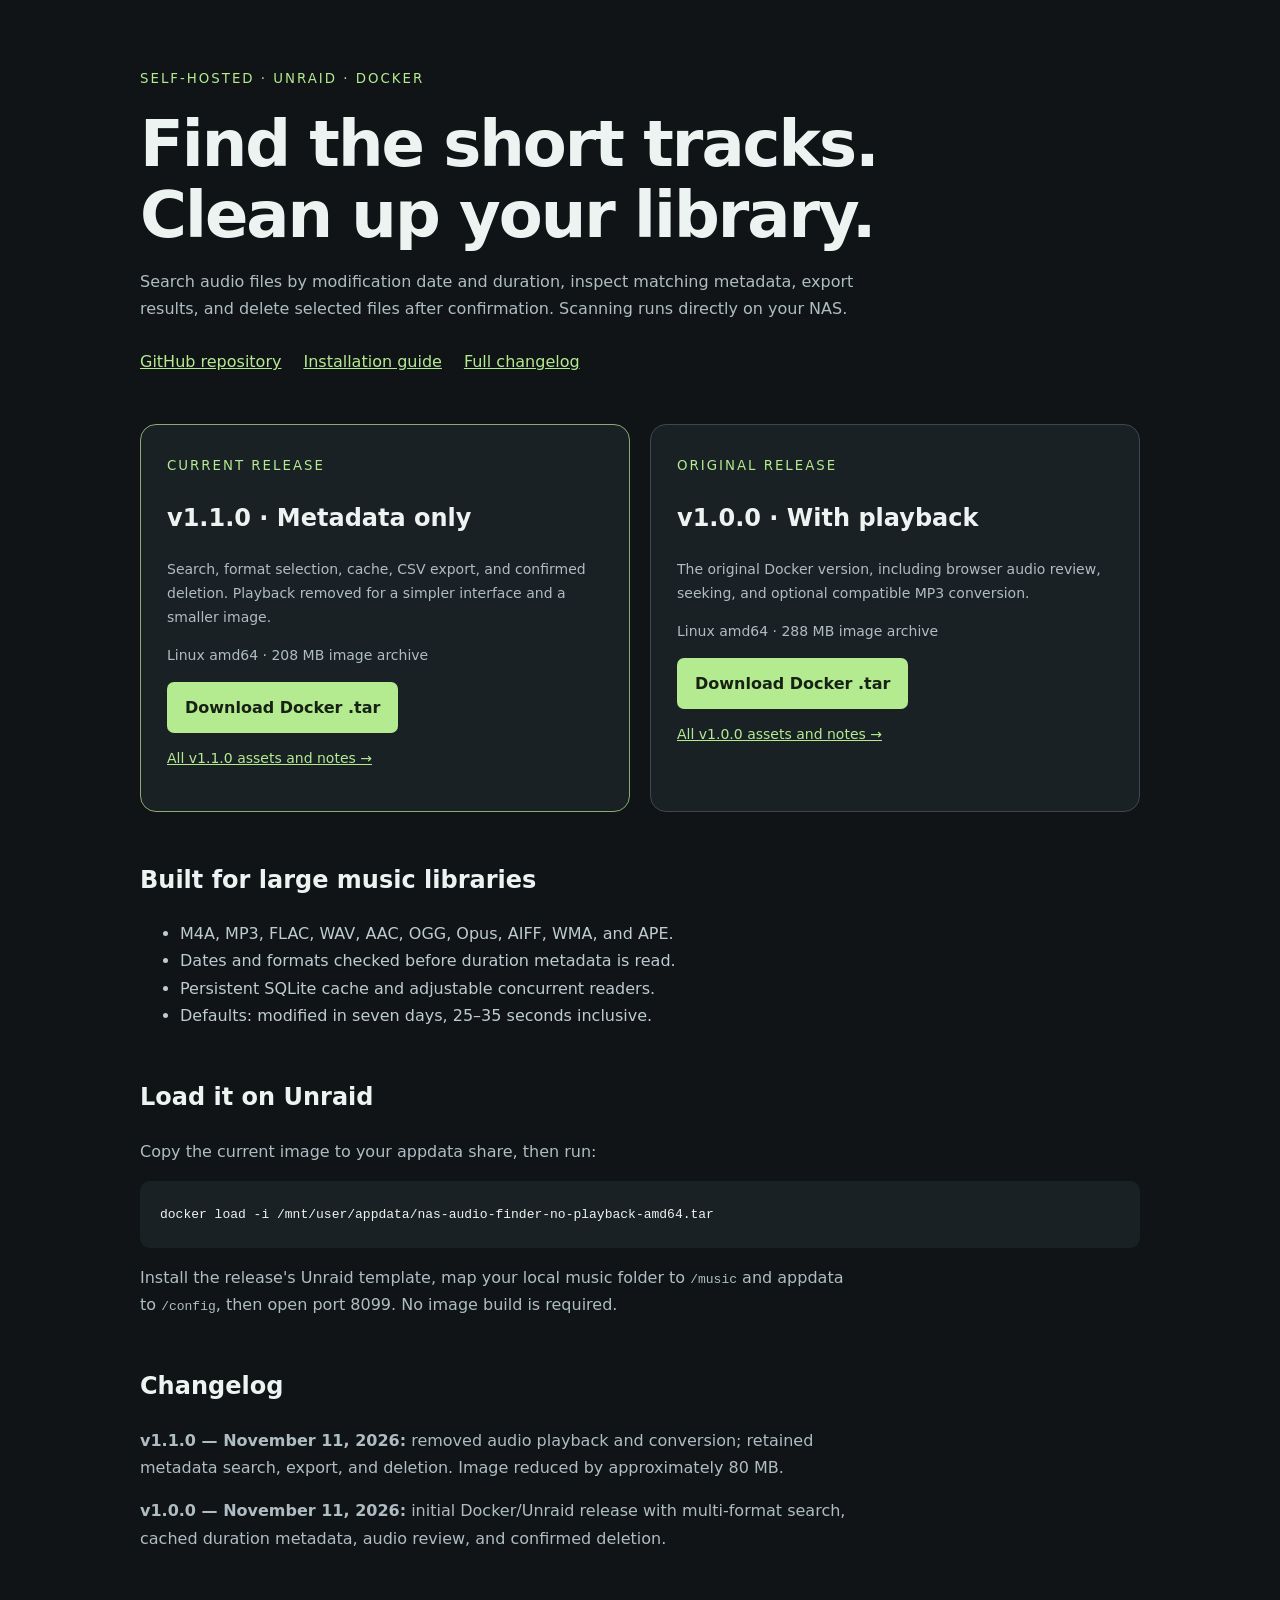
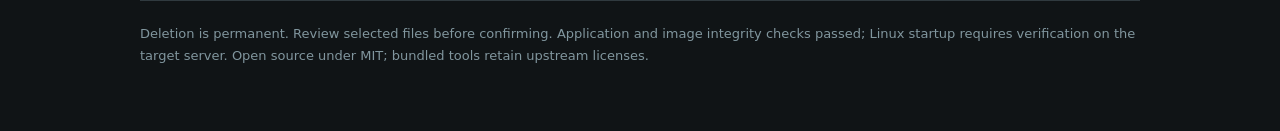
==== docs/index.html @ 1d08634b "Release v1.0.0 — initial Docker and Unraid release Use generic server placeholders in public documen" ====
<!doctype html><html lang="en"><head><meta charset="utf-8"><meta name="viewport" content="width=device-width,initial-scale=1"><title>NAS Audio Finder · Unraid metadata search</title><style>
:root{color-scheme:dark}body{margin:0;background:#101416;color:#edf3f0;font:16px/1.7 system-ui,sans-serif}main{max-width:1000px;margin:auto;padding:64px 24px}small{letter-spacing:2px;color:#b4eb91}h1{font-size:clamp(36px,7vw,64px);line-height:1.1;letter-spacing:-2px;margin:18px 0}h2{font-size:24px}p{color:#afbdc3;max-width:720px}a{color:#b4eb91}nav{display:flex;gap:22px;margin:26px 0 48px}.cards{display:grid;grid-template-columns:repeat(auto-fit,minmax(270px,1fr));gap:20px}article{border:1px solid #3b494f;border-radius:16px;padding:26px;background:#192124}article:first-child{border-color:#8baa75}article p{font-size:14px}.button{display:inline-block;background:#b4eb91;color:#172215;padding:12px 18px;border-radius:7px;text-decoration:none;font-weight:600}code{font-size:13px;overflow-wrap:anywhere}pre{background:#192124;padding:20px;border-radius:10px;overflow:auto}section{margin:48px 0}li{color:#becbd0}footer{border-top:1px solid #303a3f;padding-top:22px;color:#81969e;font-size:13px}</style></head><body><main><small>SELF-HOSTED · UNRAID · DOCKER</small><h1>Find the short tracks.<br>Clean up your library.</h1><p>Search audio files by modification date and duration, inspect matching metadata, export results, and delete selected files after confirmation. Scanning runs directly on your NAS.</p><nav><a href="https://github.com/matthewaasi/nas-audio-finder">GitHub repository</a><a href="https://github.com/matthewaasi/nas-audio-finder#install-on-unraid-using-docker-load">Installation guide</a><a href="https://github.com/matthewaasi/nas-audio-finder/blob/main/CHANGELOG.md">Full changelog</a></nav>
<div class="cards"><article><small>CURRENT RELEASE</small><h2>v1.1.0 · Metadata only</h2><p>Search, format selection, cache, CSV export, and confirmed deletion. Playback removed for a simpler interface and a smaller image.</p><p>Linux amd64 · 208 MB image archive</p><a class="button" href="https://github.com/matthewaasi/nas-audio-finder/releases/download/v1.1.0/nas-audio-finder-no-playback-amd64.tar">Download Docker .tar</a><p><a href="https://github.com/matthewaasi/nas-audio-finder/releases/tag/v1.1.0">All v1.1.0 assets and notes →</a></p></article>
<article><small>ORIGINAL RELEASE</small><h2>v1.0.0 · With playback</h2><p>The original Docker version, including browser audio review, seeking, and optional compatible MP3 conversion.</p><p>Linux amd64 · 288 MB image archive</p><a class="button" href="https://github.com/matthewaasi/nas-audio-finder/releases/download/v1.0.0/nas-audio-finder-unraid-amd64.tar">Download Docker .tar</a><p><a href="https://github.com/matthewaasi/nas-audio-finder/releases/tag/v1.0.0">All v1.0.0 assets and notes →</a></p></article></div>
<section><h2>Built for large music libraries</h2><ul><li>M4A, MP3, FLAC, WAV, AAC, OGG, Opus, AIFF, WMA, and APE.</li><li>Dates and formats checked before duration metadata is read.</li><li>Persistent SQLite cache and adjustable concurrent readers.</li><li>Defaults: modified in seven days, 25–35 seconds inclusive.</li></ul></section>
<section><h2>Load it on Unraid</h2><p>Copy the current image to your appdata share, then run:</p><pre><code>docker load -i /mnt/user/appdata/nas-audio-finder-no-playback-amd64.tar</code></pre><p>Install the release's Unraid template, map your local music folder to <code>/music</code> and appdata to <code>/config</code>, then open port 8099. No image build is required.</p></section>
<section><h2>Changelog</h2><p><strong>v1.1.0 — November 11, 2026:</strong> removed audio playback and conversion; retained metadata search, export, and deletion. Image reduced by approximately 80 MB.</p><p><strong>v1.0.0 — November 11, 2026:</strong> initial Docker/Unraid release with multi-format search, cached duration metadata, audio review, and confirmed deletion.</p></section>
<footer>Deletion is permanent. Review selected files before confirming. Application and image integrity checks passed; Linux startup requires verification on the target server. Open source under MIT; bundled tools retain upstream licenses.</footer></main></body></html>
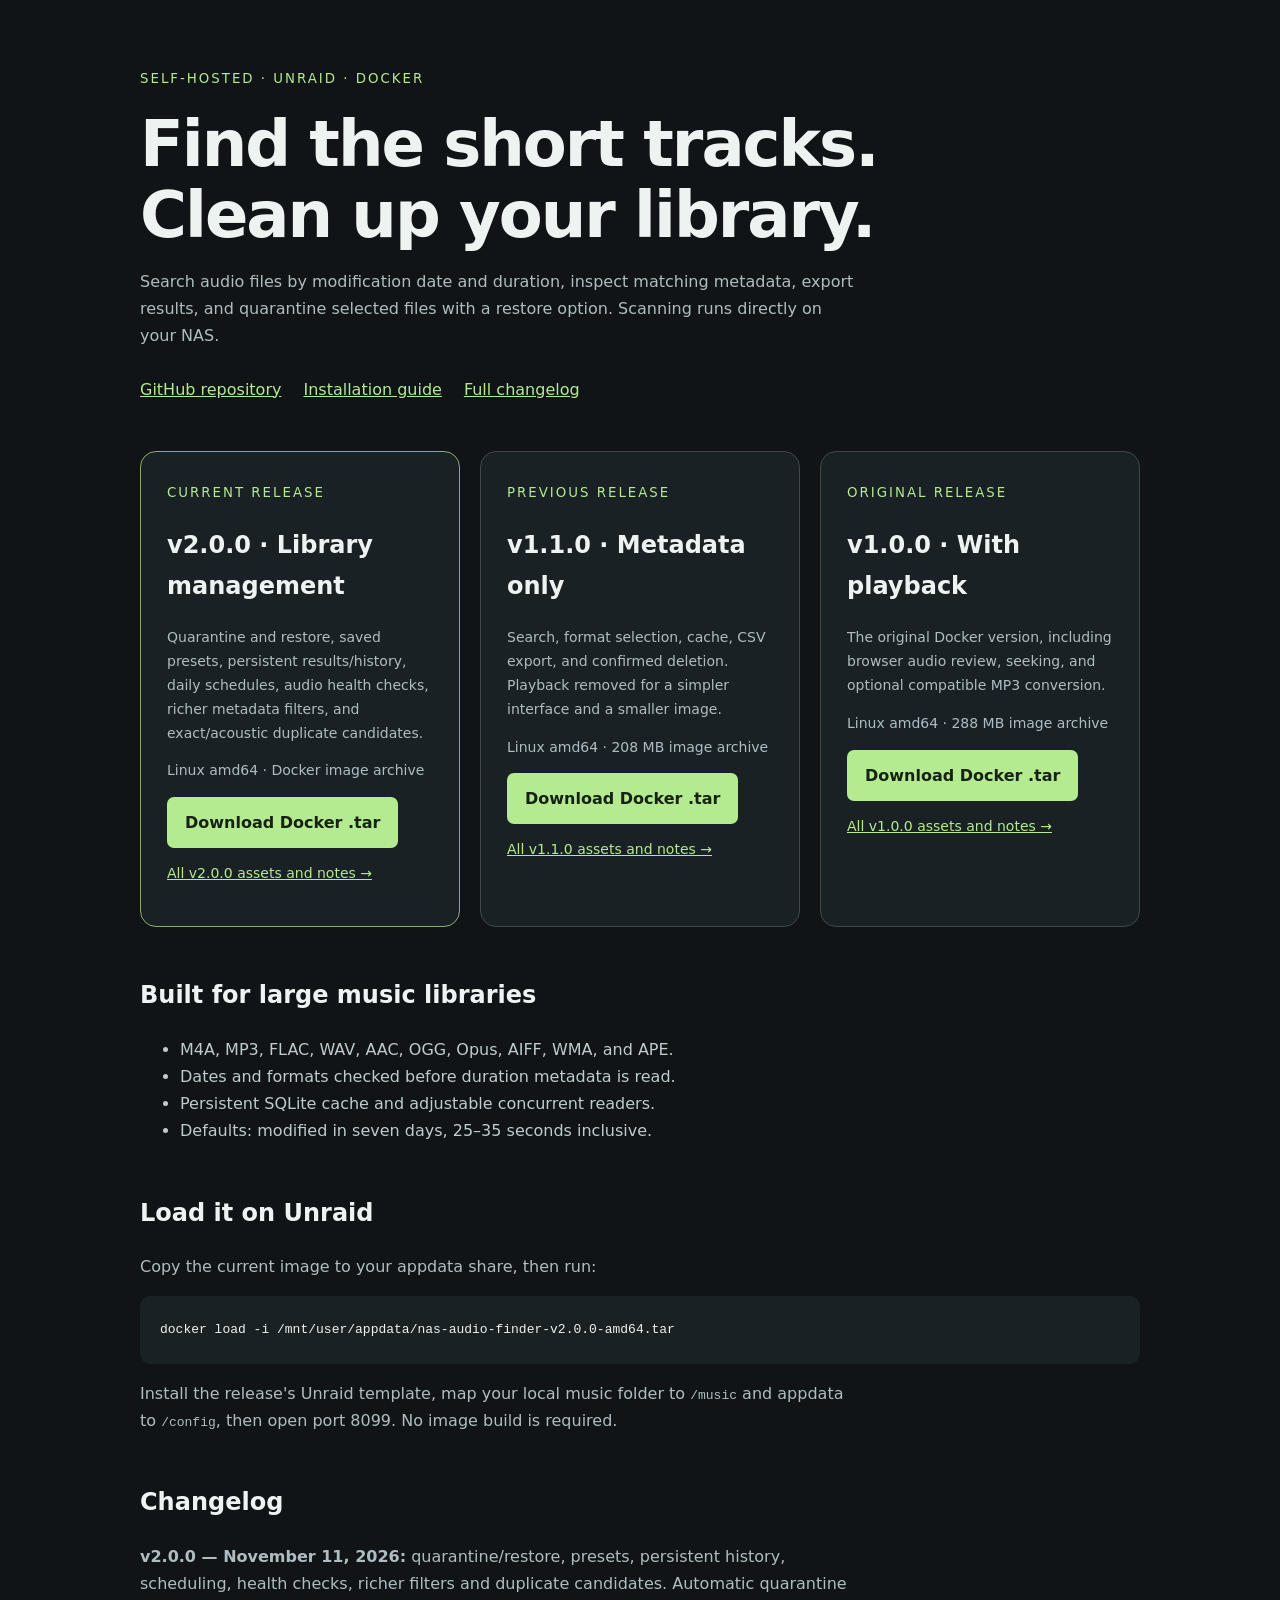
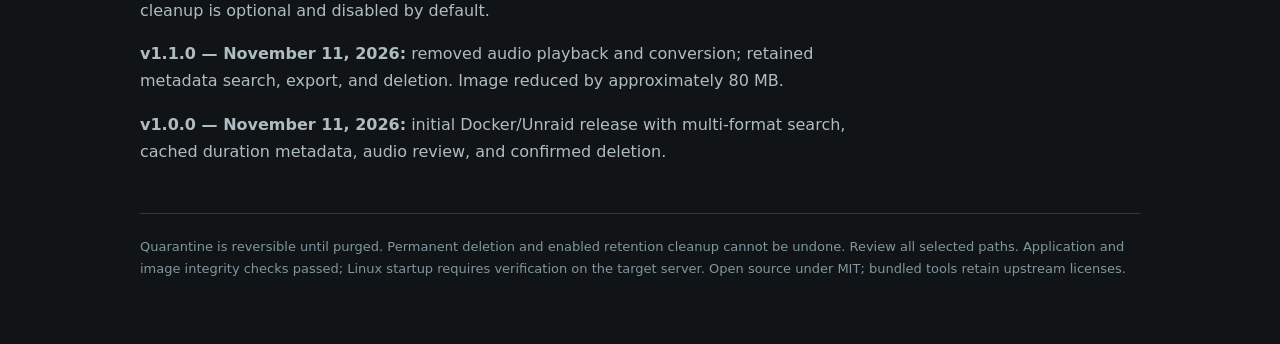
==== commit bc54d0dc: "Release v2.0.0 — quarantine, presets, history, schedules, health and duplicates" ====
--- a/docs/index.html
+++ b/docs/index.html
@@ -1,8 +1,8 @@
 <!doctype html><html lang="en"><head><meta charset="utf-8"><meta name="viewport" content="width=device-width,initial-scale=1"><title>NAS Audio Finder · Unraid metadata search</title><style>
-:root{color-scheme:dark}body{margin:0;background:#101416;color:#edf3f0;font:16px/1.7 system-ui,sans-serif}main{max-width:1000px;margin:auto;padding:64px 24px}small{letter-spacing:2px;color:#b4eb91}h1{font-size:clamp(36px,7vw,64px);line-height:1.1;letter-spacing:-2px;margin:18px 0}h2{font-size:24px}p{color:#afbdc3;max-width:720px}a{color:#b4eb91}nav{display:flex;gap:22px;margin:26px 0 48px}.cards{display:grid;grid-template-columns:repeat(auto-fit,minmax(270px,1fr));gap:20px}article{border:1px solid #3b494f;border-radius:16px;padding:26px;background:#192124}article:first-child{border-color:#8baa75}article p{font-size:14px}.button{display:inline-block;background:#b4eb91;color:#172215;padding:12px 18px;border-radius:7px;text-decoration:none;font-weight:600}code{font-size:13px;overflow-wrap:anywhere}pre{background:#192124;padding:20px;border-radius:10px;overflow:auto}section{margin:48px 0}li{color:#becbd0}footer{border-top:1px solid #303a3f;padding-top:22px;color:#81969e;font-size:13px}</style></head><body><main><small>SELF-HOSTED · UNRAID · DOCKER</small><h1>Find the short tracks.<br>Clean up your library.</h1><p>Search audio files by modification date and duration, inspect matching metadata, export results, and delete selected files after confirmation. Scanning runs directly on your NAS.</p><nav><a href="https://github.com/matthewaasi/nas-audio-finder">GitHub repository</a><a href="https://github.com/matthewaasi/nas-audio-finder#install-on-unraid-using-docker-load">Installation guide</a><a href="https://github.com/matthewaasi/nas-audio-finder/blob/main/CHANGELOG.md">Full changelog</a></nav>
-<div class="cards"><article><small>CURRENT RELEASE</small><h2>v1.1.0 · Metadata only</h2><p>Search, format selection, cache, CSV export, and confirmed deletion. Playback removed for a simpler interface and a smaller image.</p><p>Linux amd64 · 208 MB image archive</p><a class="button" href="https://github.com/matthewaasi/nas-audio-finder/releases/download/v1.1.0/nas-audio-finder-no-playback-amd64.tar">Download Docker .tar</a><p><a href="https://github.com/matthewaasi/nas-audio-finder/releases/tag/v1.1.0">All v1.1.0 assets and notes →</a></p></article>
+:root{color-scheme:dark}body{margin:0;background:#101416;color:#edf3f0;font:16px/1.7 system-ui,sans-serif}main{max-width:1000px;margin:auto;padding:64px 24px}small{letter-spacing:2px;color:#b4eb91}h1{font-size:clamp(36px,7vw,64px);line-height:1.1;letter-spacing:-2px;margin:18px 0}h2{font-size:24px}p{color:#afbdc3;max-width:720px}a{color:#b4eb91}nav{display:flex;gap:22px;margin:26px 0 48px}.cards{display:grid;grid-template-columns:repeat(auto-fit,minmax(270px,1fr));gap:20px}article{border:1px solid #3b494f;border-radius:16px;padding:26px;background:#192124}article:first-child{border-color:#8baa75}article p{font-size:14px}.button{display:inline-block;background:#b4eb91;color:#172215;padding:12px 18px;border-radius:7px;text-decoration:none;font-weight:600}code{font-size:13px;overflow-wrap:anywhere}pre{background:#192124;padding:20px;border-radius:10px;overflow:auto}section{margin:48px 0}li{color:#becbd0}footer{border-top:1px solid #303a3f;padding-top:22px;color:#81969e;font-size:13px}</style></head><body><main><small>SELF-HOSTED · UNRAID · DOCKER</small><h1>Find the short tracks.<br>Clean up your library.</h1><p>Search audio files by modification date and duration, inspect matching metadata, export results, and quarantine selected files with a restore option. Scanning runs directly on your NAS.</p><nav><a href="https://github.com/matthewaasi/nas-audio-finder">GitHub repository</a><a href="https://github.com/matthewaasi/nas-audio-finder#install-on-unraid-using-docker-load">Installation guide</a><a href="https://github.com/matthewaasi/nas-audio-finder/blob/main/CHANGELOG.md">Full changelog</a></nav>
+<div class="cards"><article><small>CURRENT RELEASE</small><h2>v2.0.0 · Library management</h2><p>Quarantine and restore, saved presets, persistent results/history, daily schedules, audio health checks, richer metadata filters, and exact/acoustic duplicate candidates.</p><p>Linux amd64 · Docker image archive</p><a class="button" href="https://github.com/matthewaasi/nas-audio-finder/releases/download/v2.0.0/nas-audio-finder-v2.0.0-amd64.tar">Download Docker .tar</a><p><a href="https://github.com/matthewaasi/nas-audio-finder/releases/tag/v2.0.0">All v2.0.0 assets and notes →</a></p></article><article><small>PREVIOUS RELEASE</small><h2>v1.1.0 · Metadata only</h2><p>Search, format selection, cache, CSV export, and confirmed deletion. Playback removed for a simpler interface and a smaller image.</p><p>Linux amd64 · 208 MB image archive</p><a class="button" href="https://github.com/matthewaasi/nas-audio-finder/releases/download/v1.1.0/nas-audio-finder-no-playback-amd64.tar">Download Docker .tar</a><p><a href="https://github.com/matthewaasi/nas-audio-finder/releases/tag/v1.1.0">All v1.1.0 assets and notes →</a></p></article>
 <article><small>ORIGINAL RELEASE</small><h2>v1.0.0 · With playback</h2><p>The original Docker version, including browser audio review, seeking, and optional compatible MP3 conversion.</p><p>Linux amd64 · 288 MB image archive</p><a class="button" href="https://github.com/matthewaasi/nas-audio-finder/releases/download/v1.0.0/nas-audio-finder-unraid-amd64.tar">Download Docker .tar</a><p><a href="https://github.com/matthewaasi/nas-audio-finder/releases/tag/v1.0.0">All v1.0.0 assets and notes →</a></p></article></div>
 <section><h2>Built for large music libraries</h2><ul><li>M4A, MP3, FLAC, WAV, AAC, OGG, Opus, AIFF, WMA, and APE.</li><li>Dates and formats checked before duration metadata is read.</li><li>Persistent SQLite cache and adjustable concurrent readers.</li><li>Defaults: modified in seven days, 25–35 seconds inclusive.</li></ul></section>
-<section><h2>Load it on Unraid</h2><p>Copy the current image to your appdata share, then run:</p><pre><code>docker load -i /mnt/user/appdata/nas-audio-finder-no-playback-amd64.tar</code></pre><p>Install the release's Unraid template, map your local music folder to <code>/music</code> and appdata to <code>/config</code>, then open port 8099. No image build is required.</p></section>
-<section><h2>Changelog</h2><p><strong>v1.1.0 — November 11, 2026:</strong> removed audio playback and conversion; retained metadata search, export, and deletion. Image reduced by approximately 80 MB.</p><p><strong>v1.0.0 — November 11, 2026:</strong> initial Docker/Unraid release with multi-format search, cached duration metadata, audio review, and confirmed deletion.</p></section>
-<footer>Deletion is permanent. Review selected files before confirming. Application and image integrity checks passed; Linux startup requires verification on the target server. Open source under MIT; bundled tools retain upstream licenses.</footer></main></body></html>+<section><h2>Load it on Unraid</h2><p>Copy the current image to your appdata share, then run:</p><pre><code>docker load -i /mnt/user/appdata/nas-audio-finder-v2.0.0-amd64.tar</code></pre><p>Install the release's Unraid template, map your local music folder to <code>/music</code> and appdata to <code>/config</code>, then open port 8099. No image build is required.</p></section>
+<section><h2>Changelog</h2><p><strong>v2.0.0 — November 11, 2026:</strong> quarantine/restore, presets, persistent history, scheduling, health checks, richer filters and duplicate candidates. Automatic quarantine cleanup is optional and disabled by default.</p><p><strong>v1.1.0 — November 11, 2026:</strong> removed audio playback and conversion; retained metadata search, export, and deletion. Image reduced by approximately 80 MB.</p><p><strong>v1.0.0 — November 11, 2026:</strong> initial Docker/Unraid release with multi-format search, cached duration metadata, audio review, and confirmed deletion.</p></section>
+<footer>Quarantine is reversible until purged. Permanent deletion and enabled retention cleanup cannot be undone. Review all selected paths. Application and image integrity checks passed; Linux startup requires verification on the target server. Open source under MIT; bundled tools retain upstream licenses.</footer></main></body></html>
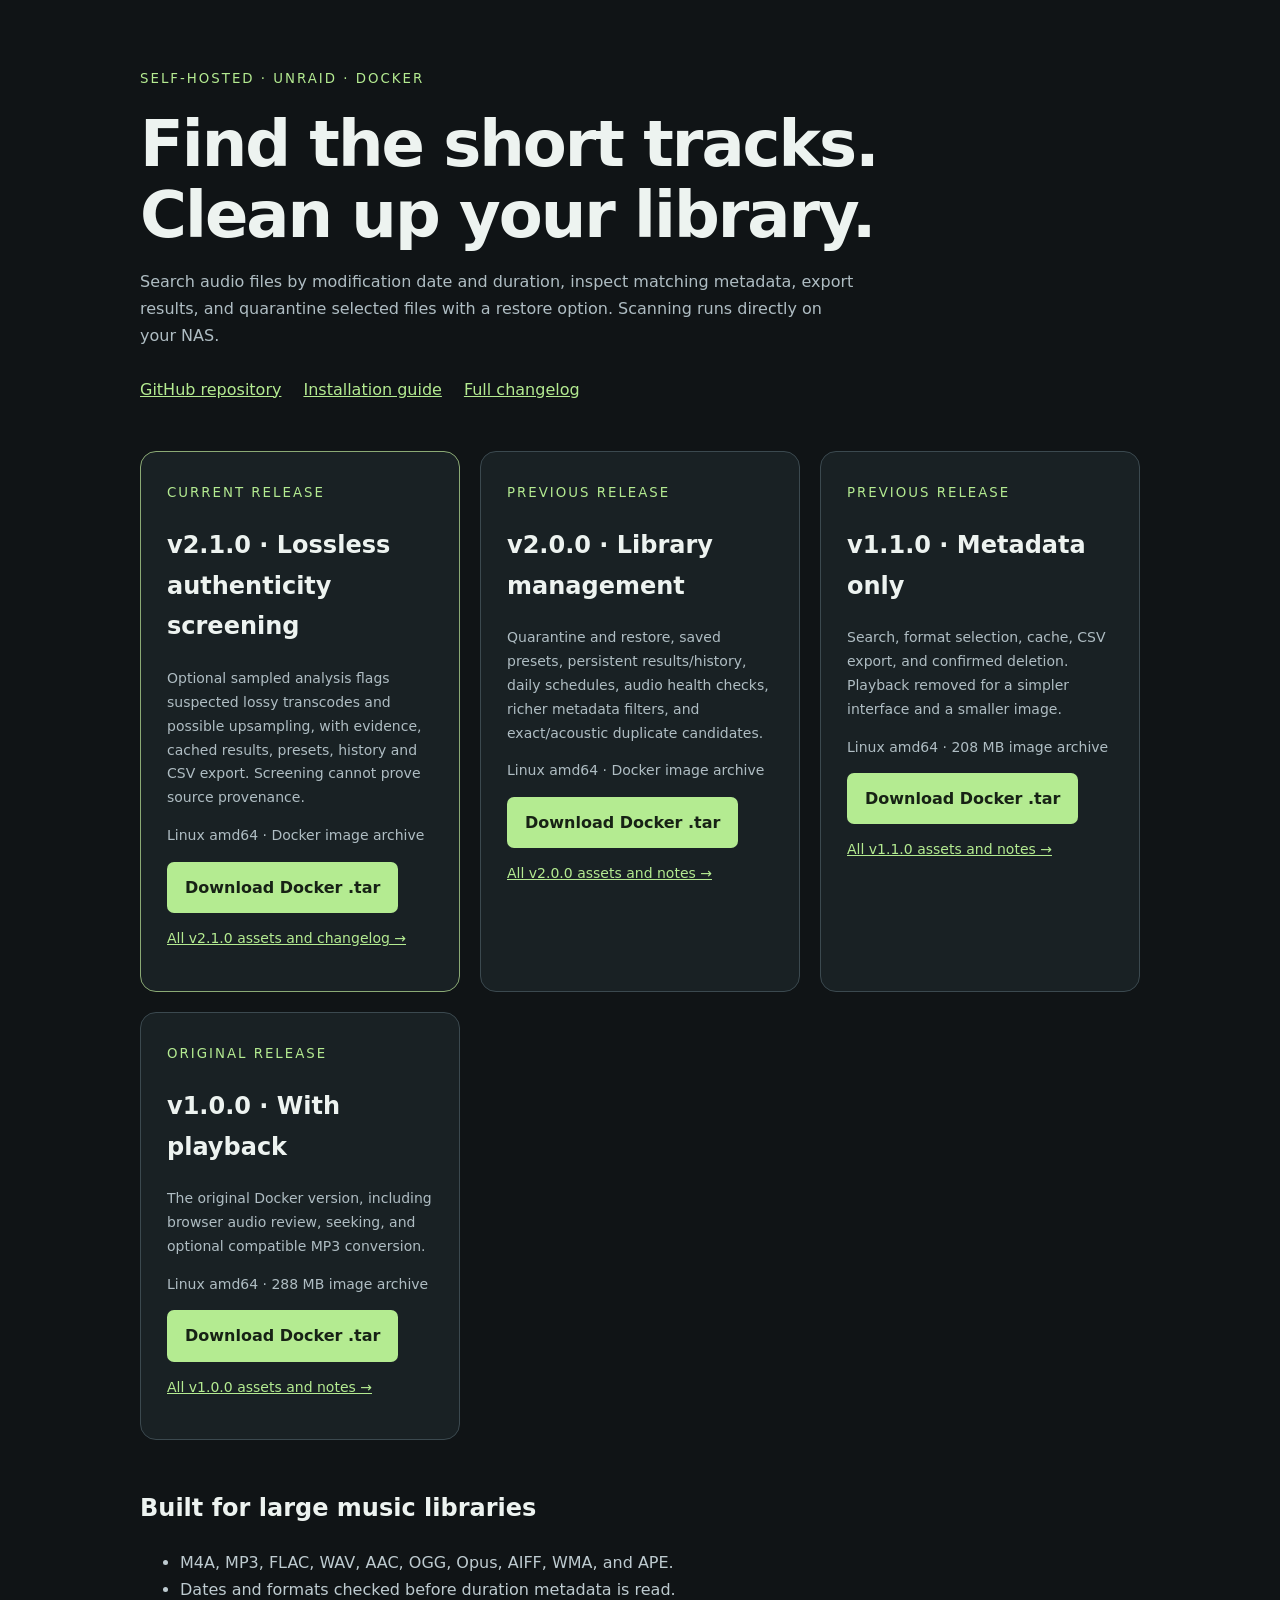
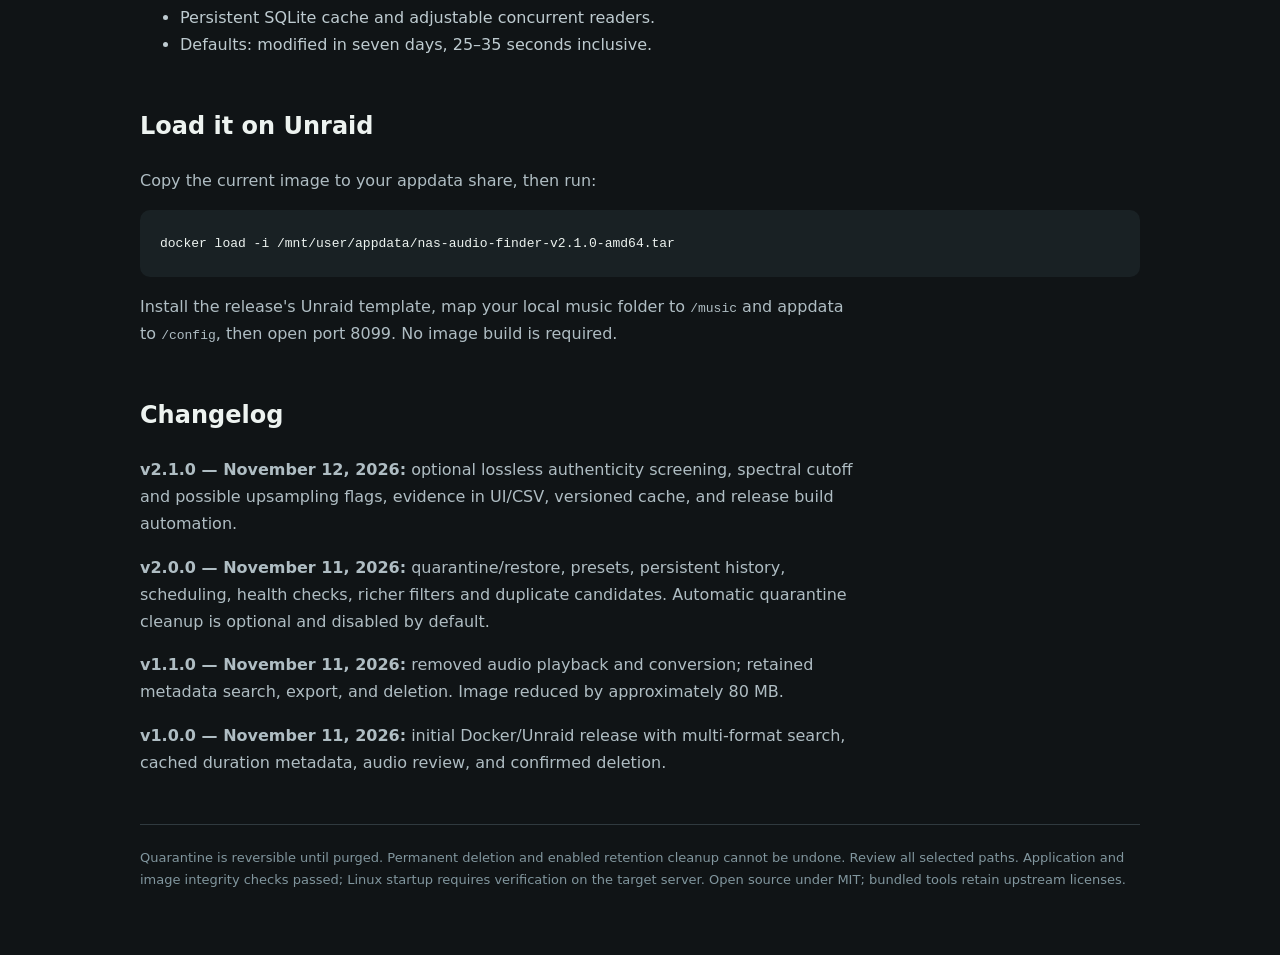
==== commit 48f52915: "Release v2.1.0 — lossless authenticity screening and changelog" ====
--- a/docs/index.html
+++ b/docs/index.html
@@ -1,8 +1,8 @@
 <!doctype html><html lang="en"><head><meta charset="utf-8"><meta name="viewport" content="width=device-width,initial-scale=1"><title>NAS Audio Finder · Unraid metadata search</title><style>
 :root{color-scheme:dark}body{margin:0;background:#101416;color:#edf3f0;font:16px/1.7 system-ui,sans-serif}main{max-width:1000px;margin:auto;padding:64px 24px}small{letter-spacing:2px;color:#b4eb91}h1{font-size:clamp(36px,7vw,64px);line-height:1.1;letter-spacing:-2px;margin:18px 0}h2{font-size:24px}p{color:#afbdc3;max-width:720px}a{color:#b4eb91}nav{display:flex;gap:22px;margin:26px 0 48px}.cards{display:grid;grid-template-columns:repeat(auto-fit,minmax(270px,1fr));gap:20px}article{border:1px solid #3b494f;border-radius:16px;padding:26px;background:#192124}article:first-child{border-color:#8baa75}article p{font-size:14px}.button{display:inline-block;background:#b4eb91;color:#172215;padding:12px 18px;border-radius:7px;text-decoration:none;font-weight:600}code{font-size:13px;overflow-wrap:anywhere}pre{background:#192124;padding:20px;border-radius:10px;overflow:auto}section{margin:48px 0}li{color:#becbd0}footer{border-top:1px solid #303a3f;padding-top:22px;color:#81969e;font-size:13px}</style></head><body><main><small>SELF-HOSTED · UNRAID · DOCKER</small><h1>Find the short tracks.<br>Clean up your library.</h1><p>Search audio files by modification date and duration, inspect matching metadata, export results, and quarantine selected files with a restore option. Scanning runs directly on your NAS.</p><nav><a href="https://github.com/matthewaasi/nas-audio-finder">GitHub repository</a><a href="https://github.com/matthewaasi/nas-audio-finder#install-on-unraid-using-docker-load">Installation guide</a><a href="https://github.com/matthewaasi/nas-audio-finder/blob/main/CHANGELOG.md">Full changelog</a></nav>
-<div class="cards"><article><small>CURRENT RELEASE</small><h2>v2.0.0 · Library management</h2><p>Quarantine and restore, saved presets, persistent results/history, daily schedules, audio health checks, richer metadata filters, and exact/acoustic duplicate candidates.</p><p>Linux amd64 · Docker image archive</p><a class="button" href="https://github.com/matthewaasi/nas-audio-finder/releases/download/v2.0.0/nas-audio-finder-v2.0.0-amd64.tar">Download Docker .tar</a><p><a href="https://github.com/matthewaasi/nas-audio-finder/releases/tag/v2.0.0">All v2.0.0 assets and notes →</a></p></article><article><small>PREVIOUS RELEASE</small><h2>v1.1.0 · Metadata only</h2><p>Search, format selection, cache, CSV export, and confirmed deletion. Playback removed for a simpler interface and a smaller image.</p><p>Linux amd64 · 208 MB image archive</p><a class="button" href="https://github.com/matthewaasi/nas-audio-finder/releases/download/v1.1.0/nas-audio-finder-no-playback-amd64.tar">Download Docker .tar</a><p><a href="https://github.com/matthewaasi/nas-audio-finder/releases/tag/v1.1.0">All v1.1.0 assets and notes →</a></p></article>
+<div class="cards"><article><small>CURRENT RELEASE</small><h2>v2.1.0 · Lossless authenticity screening</h2><p>Optional sampled analysis flags suspected lossy transcodes and possible upsampling, with evidence, cached results, presets, history and CSV export. Screening cannot prove source provenance.</p><p>Linux amd64 · Docker image archive</p><a class="button" href="https://github.com/matthewaasi/nas-audio-finder/releases/download/v2.1.0/nas-audio-finder-v2.1.0-amd64.tar">Download Docker .tar</a><p><a href="https://github.com/matthewaasi/nas-audio-finder/releases/tag/v2.1.0">All v2.1.0 assets and changelog →</a></p></article><article><small>PREVIOUS RELEASE</small><h2>v2.0.0 · Library management</h2><p>Quarantine and restore, saved presets, persistent results/history, daily schedules, audio health checks, richer metadata filters, and exact/acoustic duplicate candidates.</p><p>Linux amd64 · Docker image archive</p><a class="button" href="https://github.com/matthewaasi/nas-audio-finder/releases/download/v2.0.0/nas-audio-finder-v2.0.0-amd64.tar">Download Docker .tar</a><p><a href="https://github.com/matthewaasi/nas-audio-finder/releases/tag/v2.0.0">All v2.0.0 assets and notes →</a></p></article><article><small>PREVIOUS RELEASE</small><h2>v1.1.0 · Metadata only</h2><p>Search, format selection, cache, CSV export, and confirmed deletion. Playback removed for a simpler interface and a smaller image.</p><p>Linux amd64 · 208 MB image archive</p><a class="button" href="https://github.com/matthewaasi/nas-audio-finder/releases/download/v1.1.0/nas-audio-finder-no-playback-amd64.tar">Download Docker .tar</a><p><a href="https://github.com/matthewaasi/nas-audio-finder/releases/tag/v1.1.0">All v1.1.0 assets and notes →</a></p></article>
 <article><small>ORIGINAL RELEASE</small><h2>v1.0.0 · With playback</h2><p>The original Docker version, including browser audio review, seeking, and optional compatible MP3 conversion.</p><p>Linux amd64 · 288 MB image archive</p><a class="button" href="https://github.com/matthewaasi/nas-audio-finder/releases/download/v1.0.0/nas-audio-finder-unraid-amd64.tar">Download Docker .tar</a><p><a href="https://github.com/matthewaasi/nas-audio-finder/releases/tag/v1.0.0">All v1.0.0 assets and notes →</a></p></article></div>
 <section><h2>Built for large music libraries</h2><ul><li>M4A, MP3, FLAC, WAV, AAC, OGG, Opus, AIFF, WMA, and APE.</li><li>Dates and formats checked before duration metadata is read.</li><li>Persistent SQLite cache and adjustable concurrent readers.</li><li>Defaults: modified in seven days, 25–35 seconds inclusive.</li></ul></section>
-<section><h2>Load it on Unraid</h2><p>Copy the current image to your appdata share, then run:</p><pre><code>docker load -i /mnt/user/appdata/nas-audio-finder-v2.0.0-amd64.tar</code></pre><p>Install the release's Unraid template, map your local music folder to <code>/music</code> and appdata to <code>/config</code>, then open port 8099. No image build is required.</p></section>
-<section><h2>Changelog</h2><p><strong>v2.0.0 — November 11, 2026:</strong> quarantine/restore, presets, persistent history, scheduling, health checks, richer filters and duplicate candidates. Automatic quarantine cleanup is optional and disabled by default.</p><p><strong>v1.1.0 — November 11, 2026:</strong> removed audio playback and conversion; retained metadata search, export, and deletion. Image reduced by approximately 80 MB.</p><p><strong>v1.0.0 — November 11, 2026:</strong> initial Docker/Unraid release with multi-format search, cached duration metadata, audio review, and confirmed deletion.</p></section>
+<section><h2>Load it on Unraid</h2><p>Copy the current image to your appdata share, then run:</p><pre><code>docker load -i /mnt/user/appdata/nas-audio-finder-v2.1.0-amd64.tar</code></pre><p>Install the release's Unraid template, map your local music folder to <code>/music</code> and appdata to <code>/config</code>, then open port 8099. No image build is required.</p></section>
+<section><h2>Changelog</h2><p><strong>v2.1.0 — November 12, 2026:</strong> optional lossless authenticity screening, spectral cutoff and possible upsampling flags, evidence in UI/CSV, versioned cache, and release build automation.</p><p><strong>v2.0.0 — November 11, 2026:</strong> quarantine/restore, presets, persistent history, scheduling, health checks, richer filters and duplicate candidates. Automatic quarantine cleanup is optional and disabled by default.</p><p><strong>v1.1.0 — November 11, 2026:</strong> removed audio playback and conversion; retained metadata search, export, and deletion. Image reduced by approximately 80 MB.</p><p><strong>v1.0.0 — November 11, 2026:</strong> initial Docker/Unraid release with multi-format search, cached duration metadata, audio review, and confirmed deletion.</p></section>
 <footer>Quarantine is reversible until purged. Permanent deletion and enabled retention cleanup cannot be undone. Review all selected paths. Application and image integrity checks passed; Linux startup requires verification on the target server. Open source under MIT; bundled tools retain upstream licenses.</footer></main></body></html>
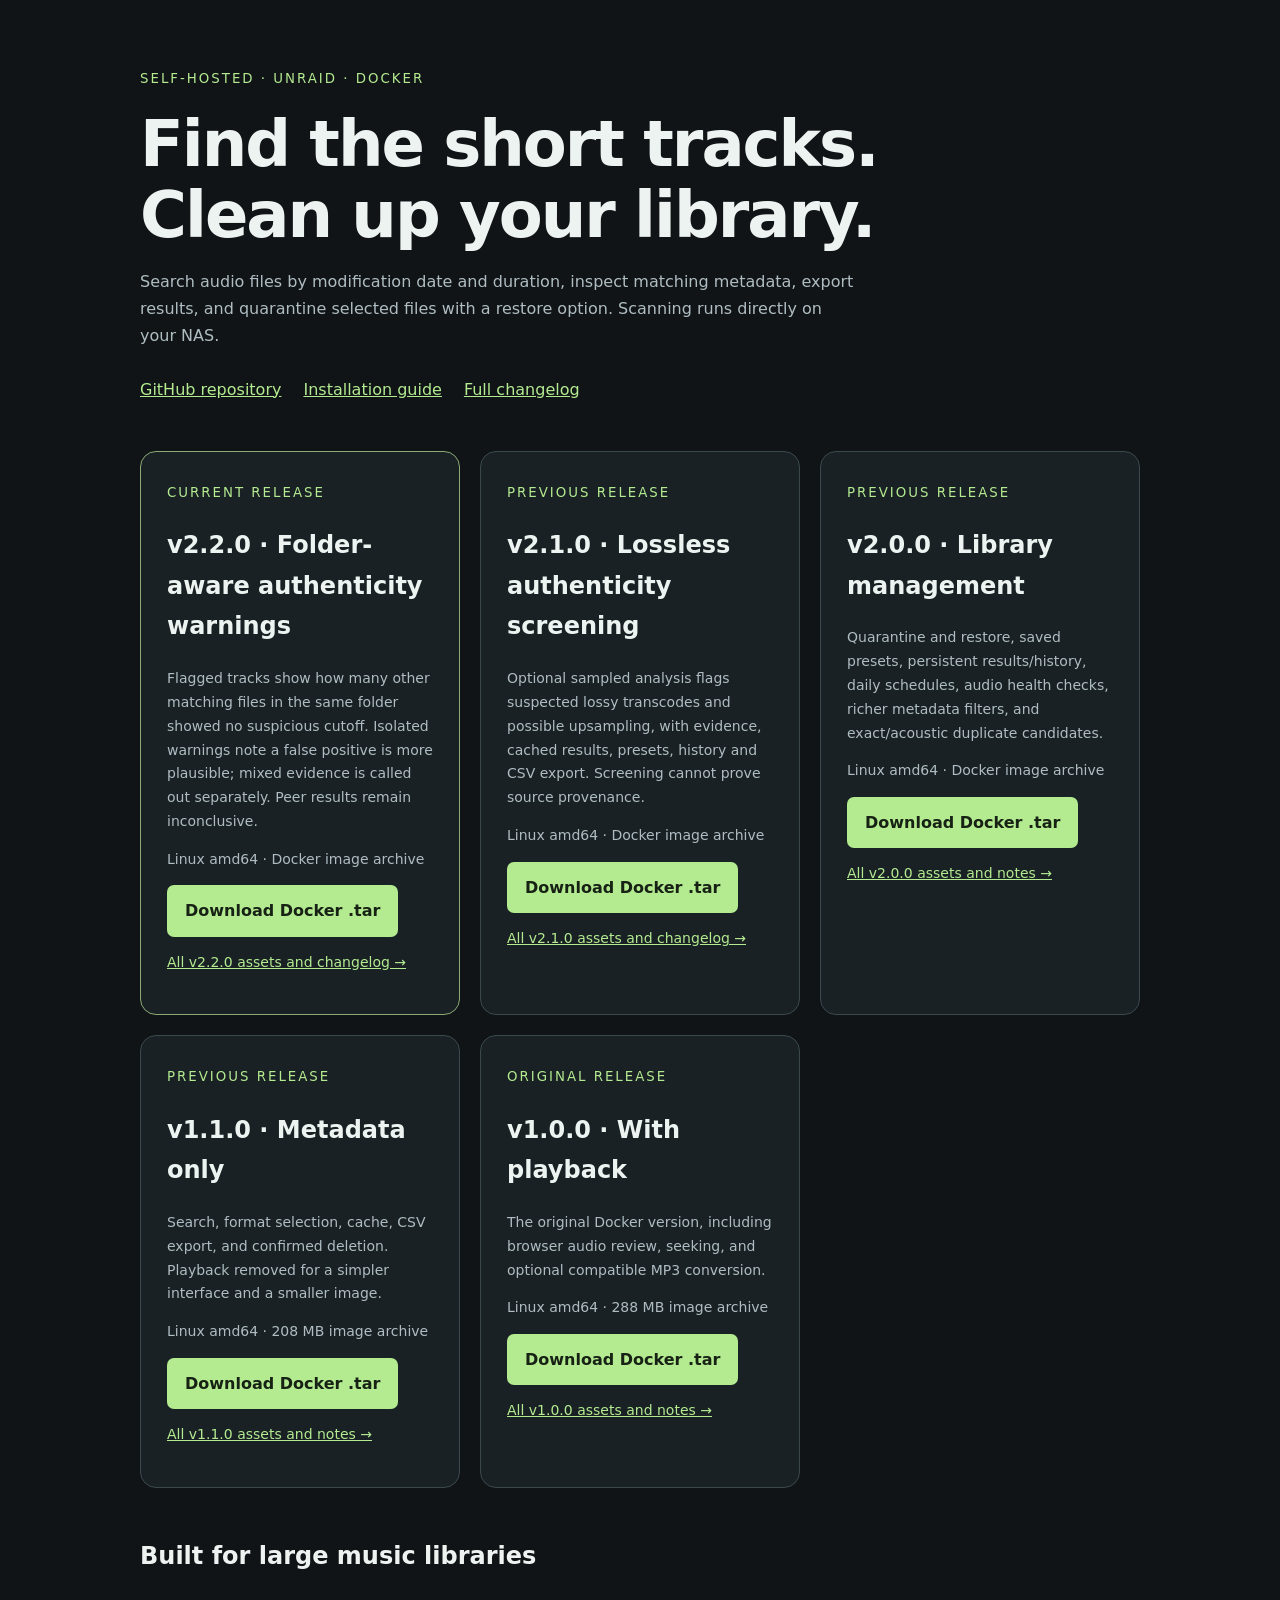
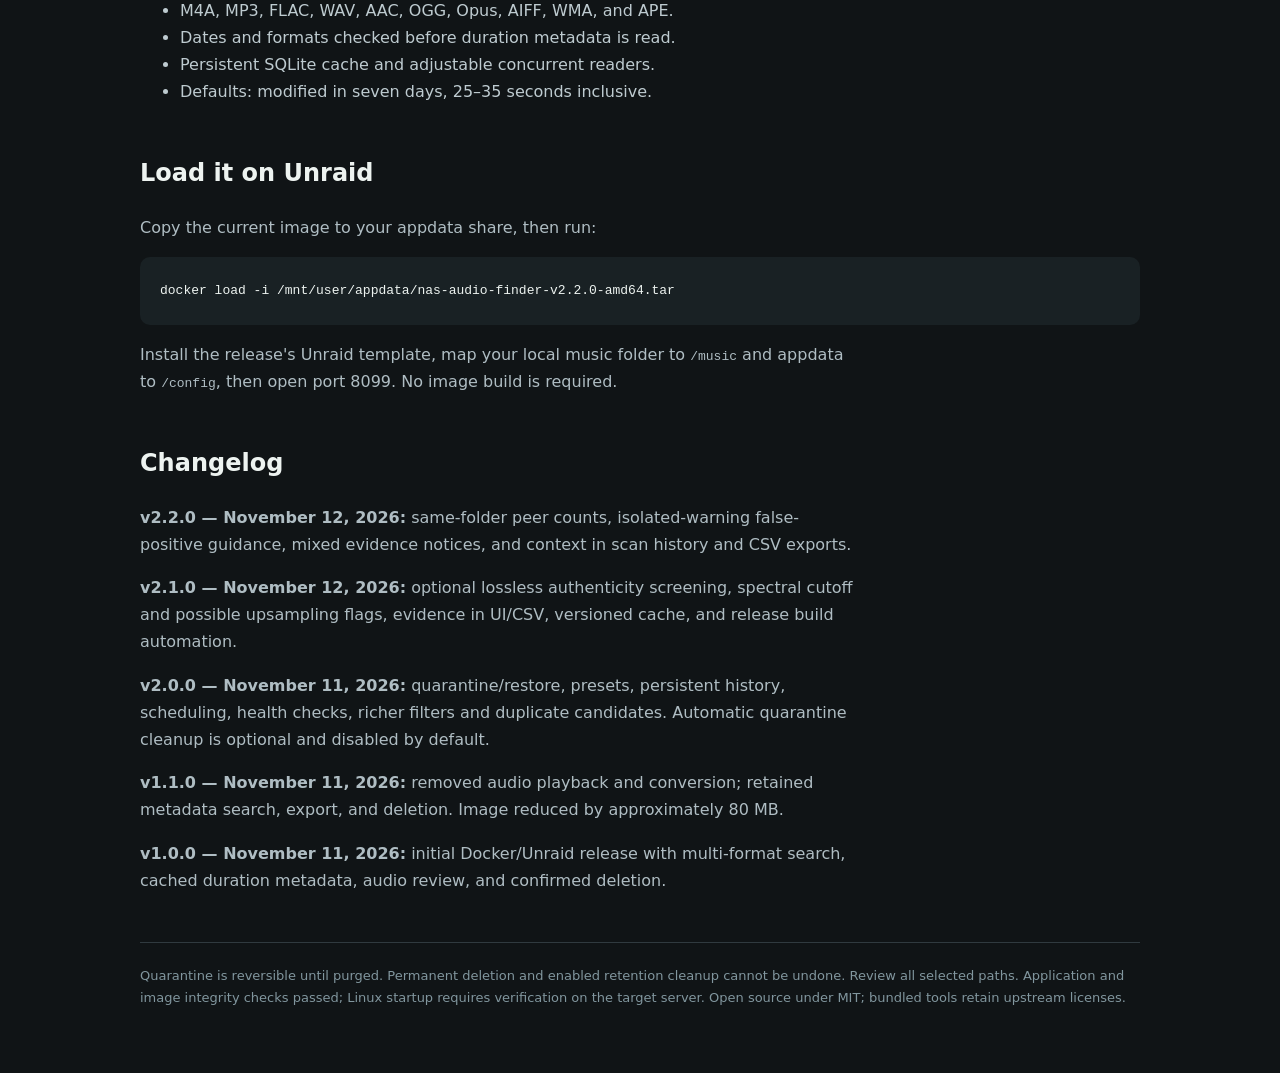
==== commit 9c39c155: "Release v2.2.0 — same-folder context for authenticity warnings" ====
--- a/docs/index.html
+++ b/docs/index.html
@@ -1,8 +1,8 @@
 <!doctype html><html lang="en"><head><meta charset="utf-8"><meta name="viewport" content="width=device-width,initial-scale=1"><title>NAS Audio Finder · Unraid metadata search</title><style>
 :root{color-scheme:dark}body{margin:0;background:#101416;color:#edf3f0;font:16px/1.7 system-ui,sans-serif}main{max-width:1000px;margin:auto;padding:64px 24px}small{letter-spacing:2px;color:#b4eb91}h1{font-size:clamp(36px,7vw,64px);line-height:1.1;letter-spacing:-2px;margin:18px 0}h2{font-size:24px}p{color:#afbdc3;max-width:720px}a{color:#b4eb91}nav{display:flex;gap:22px;margin:26px 0 48px}.cards{display:grid;grid-template-columns:repeat(auto-fit,minmax(270px,1fr));gap:20px}article{border:1px solid #3b494f;border-radius:16px;padding:26px;background:#192124}article:first-child{border-color:#8baa75}article p{font-size:14px}.button{display:inline-block;background:#b4eb91;color:#172215;padding:12px 18px;border-radius:7px;text-decoration:none;font-weight:600}code{font-size:13px;overflow-wrap:anywhere}pre{background:#192124;padding:20px;border-radius:10px;overflow:auto}section{margin:48px 0}li{color:#becbd0}footer{border-top:1px solid #303a3f;padding-top:22px;color:#81969e;font-size:13px}</style></head><body><main><small>SELF-HOSTED · UNRAID · DOCKER</small><h1>Find the short tracks.<br>Clean up your library.</h1><p>Search audio files by modification date and duration, inspect matching metadata, export results, and quarantine selected files with a restore option. Scanning runs directly on your NAS.</p><nav><a href="https://github.com/matthewaasi/nas-audio-finder">GitHub repository</a><a href="https://github.com/matthewaasi/nas-audio-finder#install-on-unraid-using-docker-load">Installation guide</a><a href="https://github.com/matthewaasi/nas-audio-finder/blob/main/CHANGELOG.md">Full changelog</a></nav>
-<div class="cards"><article><small>CURRENT RELEASE</small><h2>v2.1.0 · Lossless authenticity screening</h2><p>Optional sampled analysis flags suspected lossy transcodes and possible upsampling, with evidence, cached results, presets, history and CSV export. Screening cannot prove source provenance.</p><p>Linux amd64 · Docker image archive</p><a class="button" href="https://github.com/matthewaasi/nas-audio-finder/releases/download/v2.1.0/nas-audio-finder-v2.1.0-amd64.tar">Download Docker .tar</a><p><a href="https://github.com/matthewaasi/nas-audio-finder/releases/tag/v2.1.0">All v2.1.0 assets and changelog →</a></p></article><article><small>PREVIOUS RELEASE</small><h2>v2.0.0 · Library management</h2><p>Quarantine and restore, saved presets, persistent results/history, daily schedules, audio health checks, richer metadata filters, and exact/acoustic duplicate candidates.</p><p>Linux amd64 · Docker image archive</p><a class="button" href="https://github.com/matthewaasi/nas-audio-finder/releases/download/v2.0.0/nas-audio-finder-v2.0.0-amd64.tar">Download Docker .tar</a><p><a href="https://github.com/matthewaasi/nas-audio-finder/releases/tag/v2.0.0">All v2.0.0 assets and notes →</a></p></article><article><small>PREVIOUS RELEASE</small><h2>v1.1.0 · Metadata only</h2><p>Search, format selection, cache, CSV export, and confirmed deletion. Playback removed for a simpler interface and a smaller image.</p><p>Linux amd64 · 208 MB image archive</p><a class="button" href="https://github.com/matthewaasi/nas-audio-finder/releases/download/v1.1.0/nas-audio-finder-no-playback-amd64.tar">Download Docker .tar</a><p><a href="https://github.com/matthewaasi/nas-audio-finder/releases/tag/v1.1.0">All v1.1.0 assets and notes →</a></p></article>
+<div class="cards"><article><small>CURRENT RELEASE</small><h2>v2.2.0 · Folder-aware authenticity warnings</h2><p>Flagged tracks show how many other matching files in the same folder showed no suspicious cutoff. Isolated warnings note a false positive is more plausible; mixed evidence is called out separately. Peer results remain inconclusive.</p><p>Linux amd64 · Docker image archive</p><a class="button" href="https://github.com/matthewaasi/nas-audio-finder/releases/download/v2.2.0/nas-audio-finder-v2.2.0-amd64.tar">Download Docker .tar</a><p><a href="https://github.com/matthewaasi/nas-audio-finder/releases/tag/v2.2.0">All v2.2.0 assets and changelog →</a></p></article><article><small>PREVIOUS RELEASE</small><h2>v2.1.0 · Lossless authenticity screening</h2><p>Optional sampled analysis flags suspected lossy transcodes and possible upsampling, with evidence, cached results, presets, history and CSV export. Screening cannot prove source provenance.</p><p>Linux amd64 · Docker image archive</p><a class="button" href="https://github.com/matthewaasi/nas-audio-finder/releases/download/v2.1.0/nas-audio-finder-v2.1.0-amd64.tar">Download Docker .tar</a><p><a href="https://github.com/matthewaasi/nas-audio-finder/releases/tag/v2.1.0">All v2.1.0 assets and changelog →</a></p></article><article><small>PREVIOUS RELEASE</small><h2>v2.0.0 · Library management</h2><p>Quarantine and restore, saved presets, persistent results/history, daily schedules, audio health checks, richer metadata filters, and exact/acoustic duplicate candidates.</p><p>Linux amd64 · Docker image archive</p><a class="button" href="https://github.com/matthewaasi/nas-audio-finder/releases/download/v2.0.0/nas-audio-finder-v2.0.0-amd64.tar">Download Docker .tar</a><p><a href="https://github.com/matthewaasi/nas-audio-finder/releases/tag/v2.0.0">All v2.0.0 assets and notes →</a></p></article><article><small>PREVIOUS RELEASE</small><h2>v1.1.0 · Metadata only</h2><p>Search, format selection, cache, CSV export, and confirmed deletion. Playback removed for a simpler interface and a smaller image.</p><p>Linux amd64 · 208 MB image archive</p><a class="button" href="https://github.com/matthewaasi/nas-audio-finder/releases/download/v1.1.0/nas-audio-finder-no-playback-amd64.tar">Download Docker .tar</a><p><a href="https://github.com/matthewaasi/nas-audio-finder/releases/tag/v1.1.0">All v1.1.0 assets and notes →</a></p></article>
 <article><small>ORIGINAL RELEASE</small><h2>v1.0.0 · With playback</h2><p>The original Docker version, including browser audio review, seeking, and optional compatible MP3 conversion.</p><p>Linux amd64 · 288 MB image archive</p><a class="button" href="https://github.com/matthewaasi/nas-audio-finder/releases/download/v1.0.0/nas-audio-finder-unraid-amd64.tar">Download Docker .tar</a><p><a href="https://github.com/matthewaasi/nas-audio-finder/releases/tag/v1.0.0">All v1.0.0 assets and notes →</a></p></article></div>
 <section><h2>Built for large music libraries</h2><ul><li>M4A, MP3, FLAC, WAV, AAC, OGG, Opus, AIFF, WMA, and APE.</li><li>Dates and formats checked before duration metadata is read.</li><li>Persistent SQLite cache and adjustable concurrent readers.</li><li>Defaults: modified in seven days, 25–35 seconds inclusive.</li></ul></section>
-<section><h2>Load it on Unraid</h2><p>Copy the current image to your appdata share, then run:</p><pre><code>docker load -i /mnt/user/appdata/nas-audio-finder-v2.1.0-amd64.tar</code></pre><p>Install the release's Unraid template, map your local music folder to <code>/music</code> and appdata to <code>/config</code>, then open port 8099. No image build is required.</p></section>
-<section><h2>Changelog</h2><p><strong>v2.1.0 — November 12, 2026:</strong> optional lossless authenticity screening, spectral cutoff and possible upsampling flags, evidence in UI/CSV, versioned cache, and release build automation.</p><p><strong>v2.0.0 — November 11, 2026:</strong> quarantine/restore, presets, persistent history, scheduling, health checks, richer filters and duplicate candidates. Automatic quarantine cleanup is optional and disabled by default.</p><p><strong>v1.1.0 — November 11, 2026:</strong> removed audio playback and conversion; retained metadata search, export, and deletion. Image reduced by approximately 80 MB.</p><p><strong>v1.0.0 — November 11, 2026:</strong> initial Docker/Unraid release with multi-format search, cached duration metadata, audio review, and confirmed deletion.</p></section>
+<section><h2>Load it on Unraid</h2><p>Copy the current image to your appdata share, then run:</p><pre><code>docker load -i /mnt/user/appdata/nas-audio-finder-v2.2.0-amd64.tar</code></pre><p>Install the release's Unraid template, map your local music folder to <code>/music</code> and appdata to <code>/config</code>, then open port 8099. No image build is required.</p></section>
+<section><h2>Changelog</h2><p><strong>v2.2.0 — November 12, 2026:</strong> same-folder peer counts, isolated-warning false-positive guidance, mixed evidence notices, and context in scan history and CSV exports.</p><p><strong>v2.1.0 — November 12, 2026:</strong> optional lossless authenticity screening, spectral cutoff and possible upsampling flags, evidence in UI/CSV, versioned cache, and release build automation.</p><p><strong>v2.0.0 — November 11, 2026:</strong> quarantine/restore, presets, persistent history, scheduling, health checks, richer filters and duplicate candidates. Automatic quarantine cleanup is optional and disabled by default.</p><p><strong>v1.1.0 — November 11, 2026:</strong> removed audio playback and conversion; retained metadata search, export, and deletion. Image reduced by approximately 80 MB.</p><p><strong>v1.0.0 — November 11, 2026:</strong> initial Docker/Unraid release with multi-format search, cached duration metadata, audio review, and confirmed deletion.</p></section>
 <footer>Quarantine is reversible until purged. Permanent deletion and enabled retention cleanup cannot be undone. Review all selected paths. Application and image integrity checks passed; Linux startup requires verification on the target server. Open source under MIT; bundled tools retain upstream licenses.</footer></main></body></html>
